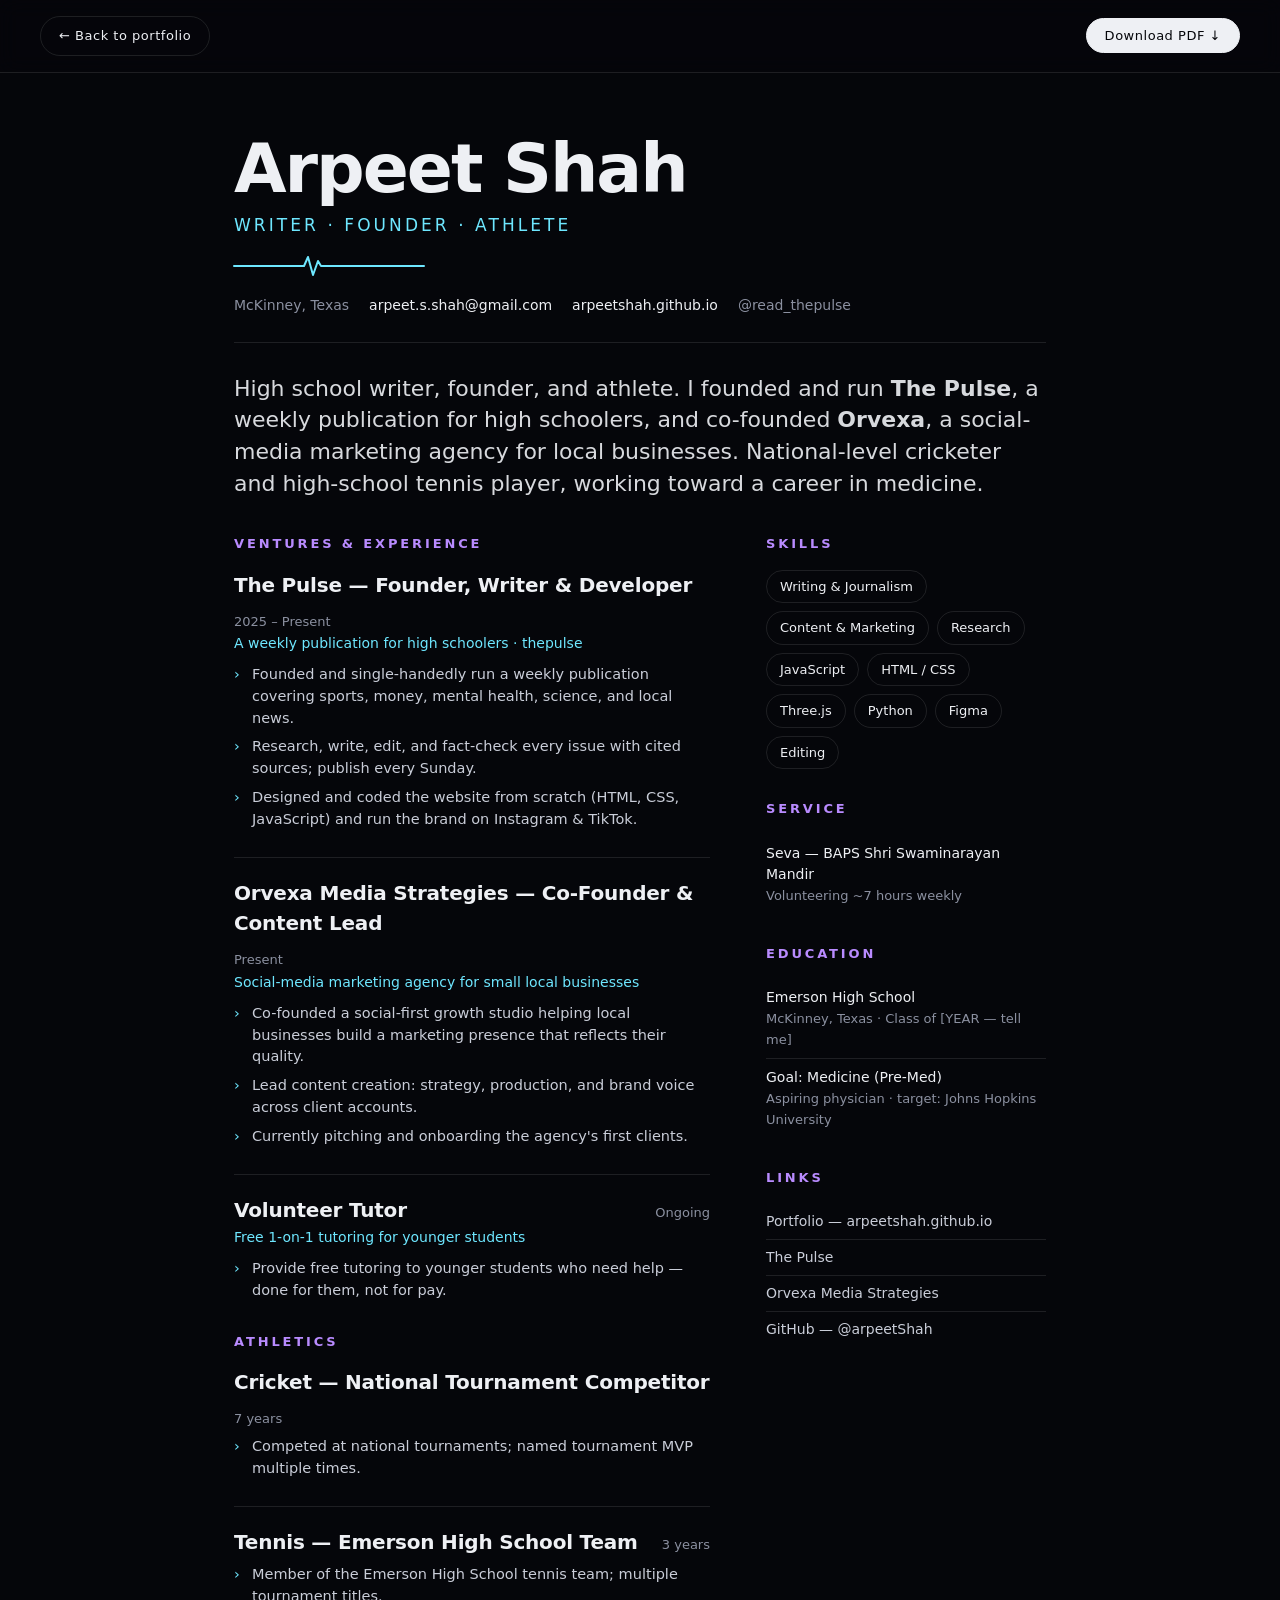
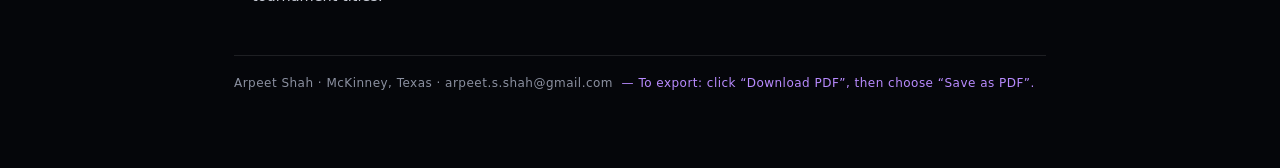
==== resume.html @ a1334222 "Add résumé page and wire remaining links - New on-brand résumé page (resume.html) with print-to-PDF " ====
<!DOCTYPE html>
<html lang="en">
<head>
  <meta charset="UTF-8" />
  <meta name="viewport" content="width=device-width, initial-scale=1.0" />
  <title>Arpeet Shah — Résumé</title>
  <meta name="description" content="Résumé of Arpeet Shah — writer, founder, and athlete in McKinney, Texas." />
  <link rel="icon" href="favicon.svg" type="image/svg+xml" />
  <link rel="preconnect" href="https://api.fontshare.com" crossorigin />
  <link href="https://api.fontshare.com/v2/css?f[]=clash-display@500,600,700&f[]=general-sans@400,500,600&display=swap" rel="stylesheet" />
  <style>
    :root {
      --bg: #05060a; --panel: #0b0d14; --fg: #eef0f4; --muted: #8b90a0;
      --line: rgba(255,255,255,0.10); --accent: #6ee7ff; --accent2: #b98bff;
      --disp: "Clash Display","Space Grotesk",system-ui,sans-serif;
      --body: "General Sans","Inter",system-ui,sans-serif;
    }
    * { box-sizing: border-box; }
    html { -webkit-text-size-adjust: 100%; }
    body {
      margin: 0; background: var(--bg); color: var(--fg);
      font-family: var(--body); line-height: 1.5; -webkit-font-smoothing: antialiased;
    }
    a { color: inherit; text-decoration: none; }
    .wrap { max-width: 940px; margin: 0 auto; padding: clamp(28px,5vw,64px); }

    /* toolbar (screen only) */
    .bar {
      position: sticky; top: 0; z-index: 5;
      display: flex; justify-content: space-between; align-items: center; gap: 16px;
      padding: 16px clamp(20px,4vw,40px);
      background: rgba(5,6,10,0.8); backdrop-filter: blur(10px);
      border-bottom: 1px solid var(--line);
    }
    .bar a, .bar button {
      font-family: var(--body); font-size: 13px; letter-spacing: 0.04em;
      color: var(--fg); background: none; border: 1px solid var(--line);
      border-radius: 100px; padding: 9px 18px; cursor: pointer;
      transition: background .3s, color .3s, border-color .3s;
    }
    .bar .print { background: var(--fg); color: var(--bg); border-color: var(--fg); }
    .bar a:hover { border-color: rgba(255,255,255,0.4); }

    /* header */
    .head { border-bottom: 1px solid var(--line); padding-bottom: 26px; margin-bottom: 30px; }
    .name { font-family: var(--disp); font-weight: 700; font-size: clamp(38px,7vw,68px); letter-spacing: -0.03em; line-height: 0.95; margin: 0; }
    .role { margin: 12px 0 0; font-size: clamp(14px,1.6vw,17px); letter-spacing: 0.18em; text-transform: uppercase; color: var(--accent); }
    .ekg { display:block; width: 190px; height: 22px; margin: 16px 0 18px; overflow: visible; }
    .ekg path { fill:none; stroke: var(--accent); stroke-width: 2; stroke-linecap: round; stroke-linejoin: round; }
    .contact { display: flex; flex-wrap: wrap; gap: 8px 20px; font-size: 14px; color: var(--muted); }
    .contact a:hover { color: var(--fg); }
    .contact b { color: var(--fg); font-weight: 500; }

    /* summary */
    .summary { font-family: var(--disp); font-weight: 400; font-size: clamp(17px,2vw,22px); line-height: 1.45; color: var(--fg); opacity: 0.9; margin: 0 0 34px; max-width: 62ch; }

    /* grid */
    .grid { display: grid; grid-template-columns: 1.7fr 1fr; gap: clamp(28px,5vw,56px); align-items: start; }
    @media (max-width: 720px) { .grid { grid-template-columns: 1fr; } }

    h2.sec { font-family: var(--disp); font-weight: 600; font-size: 13px; letter-spacing: 0.22em; text-transform: uppercase; color: var(--accent2); margin: 0 0 16px; }
    .block + .block { margin-top: 30px; }

    .job { padding: 0 0 20px; border-bottom: 1px solid var(--line); margin-bottom: 20px; }
    .job:last-child { border-bottom: none; margin-bottom: 0; padding-bottom: 0; }
    .job__top { display: flex; justify-content: space-between; gap: 12px; flex-wrap: wrap; align-items: baseline; }
    .job__title { font-family: var(--disp); font-weight: 600; font-size: 20px; letter-spacing: -0.01em; margin: 0; }
    .job__meta { font-size: 13px; color: var(--muted); white-space: nowrap; }
    .job__org { font-size: 14px; color: var(--accent); margin: 2px 0 10px; }
    .job ul { margin: 0; padding: 0; list-style: none; }
    .job li { position: relative; padding-left: 18px; font-size: 14.5px; color: #c9cdd8; margin: 7px 0; line-height: 1.5; }
    .job li::before { content: "›"; position: absolute; left: 0; color: var(--accent); }

    .side .block { padding: 0; }
    .tags { display: flex; flex-wrap: wrap; gap: 8px; }
    .tag { font-size: 13px; color: var(--fg); border: 1px solid var(--line); border-radius: 100px; padding: 6px 13px; }
    .side .line { padding: 8px 0; border-bottom: 1px solid var(--line); font-size: 14px; }
    .side .line:last-child { border-bottom: none; }
    .side .line b { display: block; color: var(--fg); font-weight: 500; }
    .side .line span { color: var(--muted); font-size: 13px; }
    .linklist a { display: block; padding: 7px 0; font-size: 14px; color: #c9cdd8; border-bottom: 1px solid var(--line); }
    .linklist a:last-child { border-bottom: none; }
    .linklist a:hover { color: var(--accent); }

    .foot { margin-top: 40px; padding-top: 18px; border-top: 1px solid var(--line); font-size: 12px; color: var(--muted); letter-spacing: 0.04em; }
    .edit { color: var(--accent2); }

    /* ---------- PRINT: clean, light, ATS-friendly one/two-pager ---------- */
    @media print {
      @page { margin: 14mm; }
      html, body { background: #fff !important; color: #111 !important; }
      .bar { display: none !important; }
      .wrap { max-width: none; padding: 0; }
      .name { color: #0a0a0a !important; }
      .role { color: #0067a3 !important; }
      .summary { color: #222 !important; opacity: 1; }
      .head, .job, .side .line, .linklist a { border-color: #ddd !important; }
      .ekg path { stroke: #0067a3 !important; }
      h2.sec { color: #6b3fb0 !important; }
      .job__org { color: #0067a3 !important; }
      .job li { color: #222 !important; }
      .job li::before { color: #0067a3 !important; }
      .tag { color: #111 !important; border-color: #bbb !important; }
      .side .line b { color: #111 !important; }
      .side .line span, .job__meta, .foot { color: #555 !important; }
      .linklist a { color: #222 !important; }
      .contact, .contact b { color: #111 !important; }
      .job { break-inside: avoid; }
      .edit { display: none !important; }
    }
  </style>
</head>
<body>
  <div class="bar">
    <a href="index.html" data-cursor>← Back to portfolio</a>
    <button class="print" onclick="window.print()">Download PDF ↓</button>
  </div>

  <div class="wrap">
    <header class="head">
      <h1 class="name">Arpeet Shah</h1>
      <p class="role">Writer · Founder · Athlete</p>
      <svg class="ekg" viewBox="0 0 190 22" preserveAspectRatio="none" aria-hidden="true">
        <path d="M0 11 H70 l4 -9 l5 18 l5 -14 l3 5 H190" />
      </svg>
      <div class="contact">
        <span>McKinney, Texas</span>
        <a href="mailto:arpeet.s.shah@gmail.com"><b>arpeet.s.shah@gmail.com</b></a>
        <a href="https://arpeetshah.github.io" target="_blank"><b>arpeetshah.github.io</b></a>
        <span>@read_thepulse</span>
      </div>
    </header>

    <p class="summary">
      High school writer, founder, and athlete. I founded and run <b>The Pulse</b>, a weekly
      publication for high schoolers, and co-founded <b>Orvexa</b>, a social-media marketing
      agency for local businesses. National-level cricketer and high-school tennis player,
      working toward a career in medicine.
    </p>

    <div class="grid">
      <main>
        <div class="block">
          <h2 class="sec">Ventures &amp; Experience</h2>

          <div class="job">
            <div class="job__top">
              <h3 class="job__title">The Pulse — Founder, Writer &amp; Developer</h3>
              <span class="job__meta">2025 – Present</span>
            </div>
            <div class="job__org">A weekly publication for high schoolers · thepulse</div>
            <ul>
              <li>Founded and single-handedly run a weekly publication covering sports, money, mental health, science, and local news.</li>
              <li>Research, write, edit, and fact-check every issue with cited sources; publish every Sunday.</li>
              <li>Designed and coded the website from scratch (HTML, CSS, JavaScript) and run the brand on Instagram &amp; TikTok.</li>
            </ul>
          </div>

          <div class="job">
            <div class="job__top">
              <h3 class="job__title">Orvexa Media Strategies — Co-Founder &amp; Content Lead</h3>
              <span class="job__meta">Present</span>
            </div>
            <div class="job__org">Social-media marketing agency for small local businesses</div>
            <ul>
              <li>Co-founded a social-first growth studio helping local businesses build a marketing presence that reflects their quality.</li>
              <li>Lead content creation: strategy, production, and brand voice across client accounts.</li>
              <li>Currently pitching and onboarding the agency's first clients.</li>
            </ul>
          </div>

          <div class="job">
            <div class="job__top">
              <h3 class="job__title">Volunteer Tutor</h3>
              <span class="job__meta">Ongoing</span>
            </div>
            <div class="job__org">Free 1-on-1 tutoring for younger students</div>
            <ul>
              <li>Provide free tutoring to younger students who need help — done for them, not for pay.</li>
            </ul>
          </div>
        </div>

        <div class="block">
          <h2 class="sec">Athletics</h2>
          <div class="job">
            <div class="job__top">
              <h3 class="job__title">Cricket — National Tournament Competitor</h3>
              <span class="job__meta">7 years</span>
            </div>
            <ul><li>Competed at national tournaments; named tournament MVP multiple times.</li></ul>
          </div>
          <div class="job">
            <div class="job__top">
              <h3 class="job__title">Tennis — Emerson High School Team</h3>
              <span class="job__meta">3 years</span>
            </div>
            <ul><li>Member of the Emerson High School tennis team; multiple tournament titles.</li></ul>
          </div>
        </div>
      </main>

      <aside class="side">
        <div class="block">
          <h2 class="sec">Skills</h2>
          <div class="tags">
            <span class="tag">Writing &amp; Journalism</span>
            <span class="tag">Content &amp; Marketing</span>
            <span class="tag">Research</span>
            <span class="tag">JavaScript</span>
            <span class="tag">HTML / CSS</span>
            <span class="tag">Three.js</span>
            <span class="tag">Python</span>
            <span class="tag">Figma</span>
            <span class="tag">Editing</span>
          </div>
        </div>

        <div class="block">
          <h2 class="sec">Service</h2>
          <div class="line">
            <b>Seva — BAPS Shri Swaminarayan Mandir</b>
            <span>Volunteering ~7 hours weekly</span>
          </div>
        </div>

        <div class="block">
          <h2 class="sec">Education</h2>
          <div class="line">
            <b>Emerson High School</b>
            <span>McKinney, Texas · Class of <span class="edit">[YEAR — tell me]</span></span>
          </div>
          <div class="line">
            <b>Goal: Medicine (Pre-Med)</b>
            <span>Aspiring physician · target: Johns Hopkins University</span>
          </div>
        </div>

        <div class="block">
          <h2 class="sec">Links</h2>
          <div class="linklist">
            <a href="https://arpeetshah.github.io" target="_blank">Portfolio — arpeetshah.github.io</a>
            <a href="https://arpeetshah.github.io/the-pulse/" target="_blank">The Pulse</a>
            <a href="https://arpeetshah.github.io/orvexa/" target="_blank">Orvexa Media Strategies</a>
            <a href="https://github.com/arpeetShah" target="_blank">GitHub — @arpeetShah</a>
          </div>
        </div>
      </aside>
    </div>

    <p class="foot">
      Arpeet Shah · McKinney, Texas · arpeet.s.shah@gmail.com
      <span class="edit"> &nbsp;— To export: click “Download PDF”, then choose “Save as PDF”.</span>
    </p>
  </div>
</body>
</html>
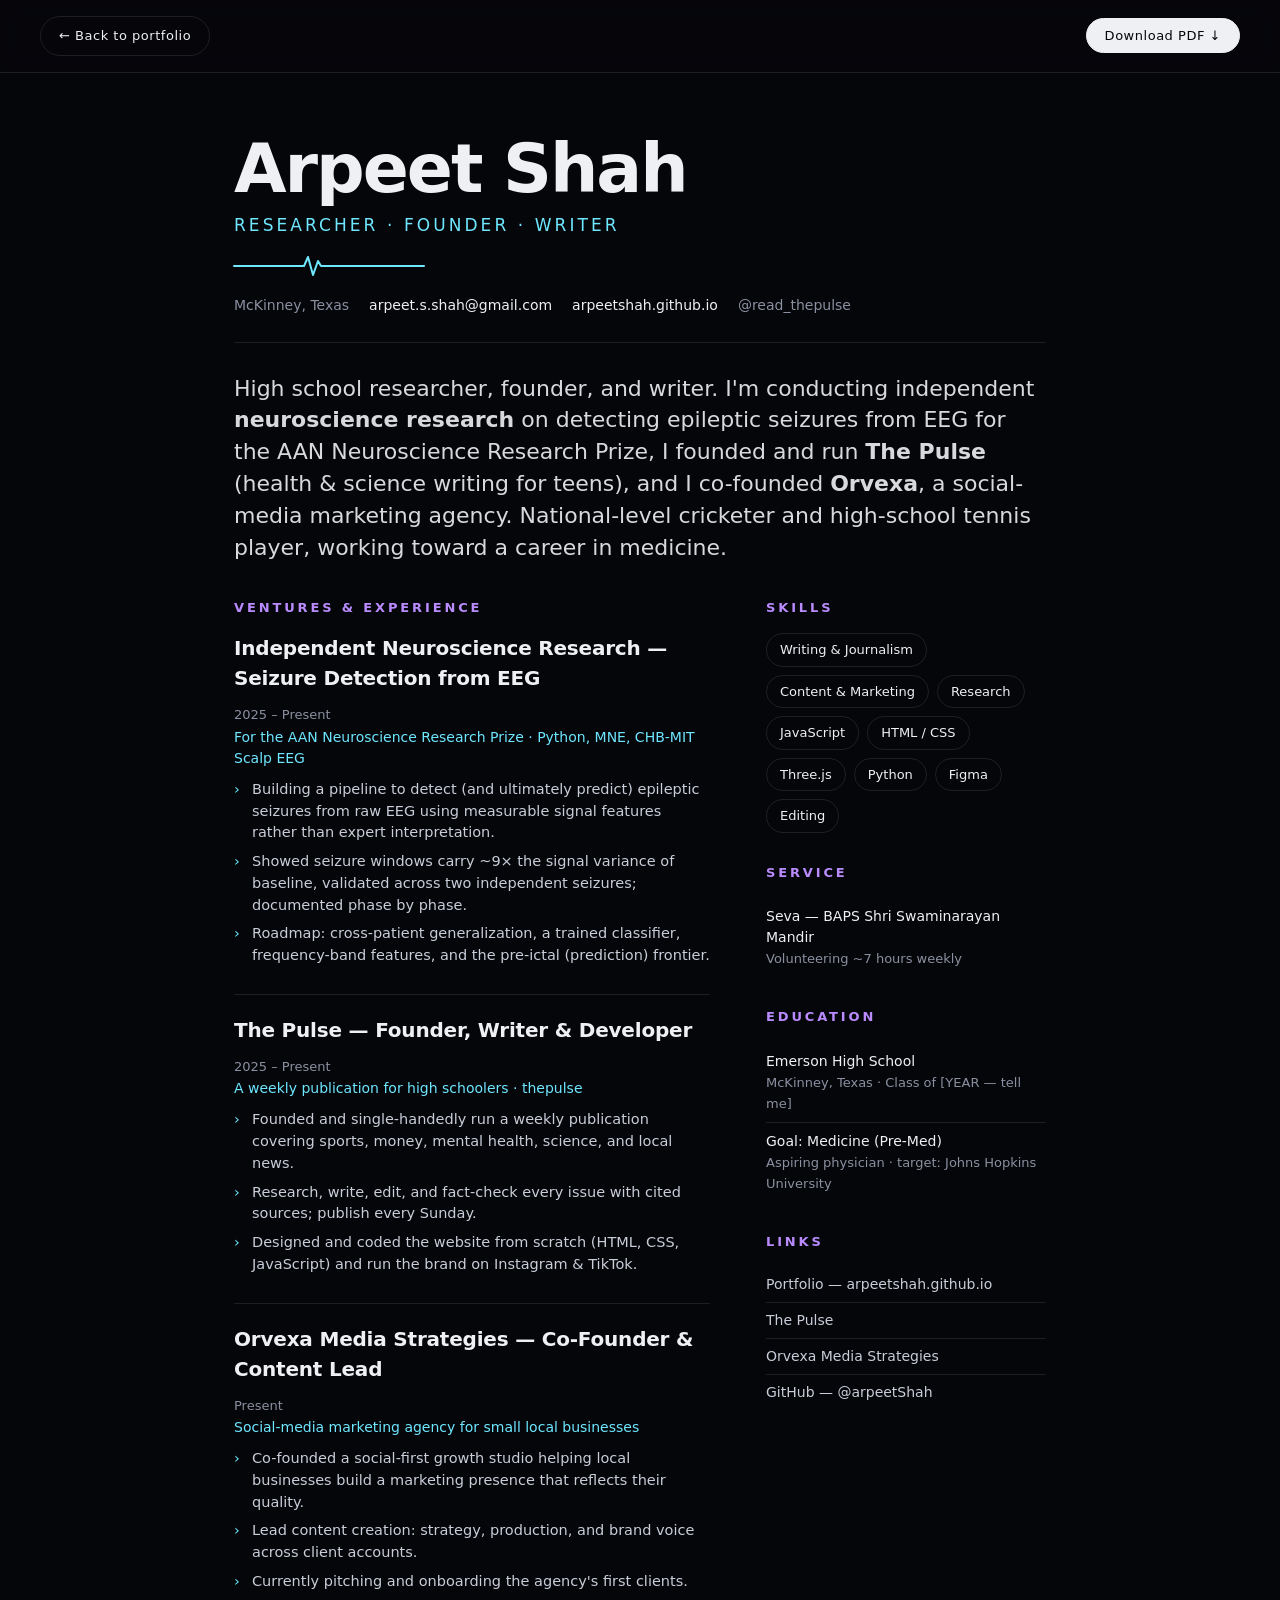
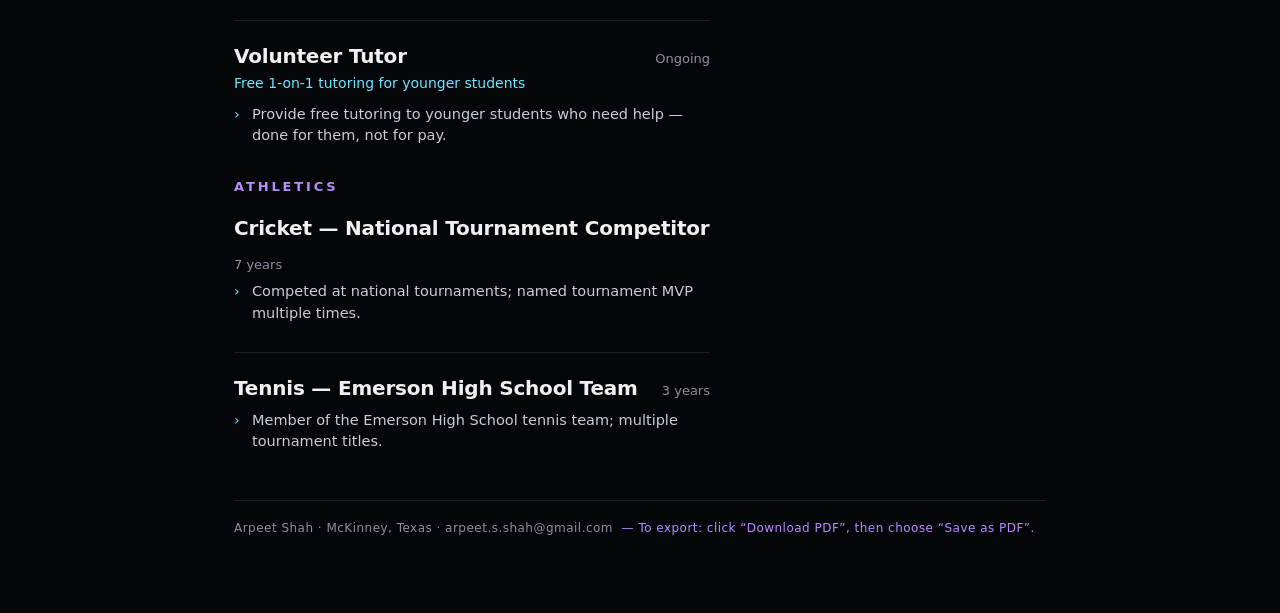
==== commit 18f1d957: "Refine content: neuroscience research, Pulse section, deeper story - Replace The Pulse work-card wit" ====
--- a/resume.html
+++ b/resume.html
@@ -119,7 +119,7 @@
   <div class="wrap">
     <header class="head">
       <h1 class="name">Arpeet Shah</h1>
-      <p class="role">Writer · Founder · Athlete</p>
+      <p class="role">Researcher · Founder · Writer</p>
       <svg class="ekg" viewBox="0 0 190 22" preserveAspectRatio="none" aria-hidden="true">
         <path d="M0 11 H70 l4 -9 l5 18 l5 -14 l3 5 H190" />
       </svg>
@@ -132,16 +132,30 @@
     </header>
 
     <p class="summary">
-      High school writer, founder, and athlete. I founded and run <b>The Pulse</b>, a weekly
-      publication for high schoolers, and co-founded <b>Orvexa</b>, a social-media marketing
-      agency for local businesses. National-level cricketer and high-school tennis player,
-      working toward a career in medicine.
+      High school researcher, founder, and writer. I'm conducting independent
+      <b>neuroscience research</b> on detecting epileptic seizures from EEG for the AAN
+      Neuroscience Research Prize, I founded and run <b>The Pulse</b> (health &amp; science
+      writing for teens), and I co-founded <b>Orvexa</b>, a social-media marketing agency.
+      National-level cricketer and high-school tennis player, working toward a career in medicine.
     </p>
 
     <div class="grid">
       <main>
         <div class="block">
           <h2 class="sec">Ventures &amp; Experience</h2>
+
+          <div class="job">
+            <div class="job__top">
+              <h3 class="job__title">Independent Neuroscience Research — Seizure Detection from EEG</h3>
+              <span class="job__meta">2025 – Present</span>
+            </div>
+            <div class="job__org">For the AAN Neuroscience Research Prize · Python, MNE, CHB-MIT Scalp EEG</div>
+            <ul>
+              <li>Building a pipeline to detect (and ultimately predict) epileptic seizures from raw EEG using measurable signal features rather than expert interpretation.</li>
+              <li>Showed seizure windows carry ~9× the signal variance of baseline, validated across two independent seizures; documented phase by phase.</li>
+              <li>Roadmap: cross-patient generalization, a trained classifier, frequency-band features, and the pre-ictal (prediction) frontier.</li>
+            </ul>
+          </div>
 
           <div class="job">
             <div class="job__top">
